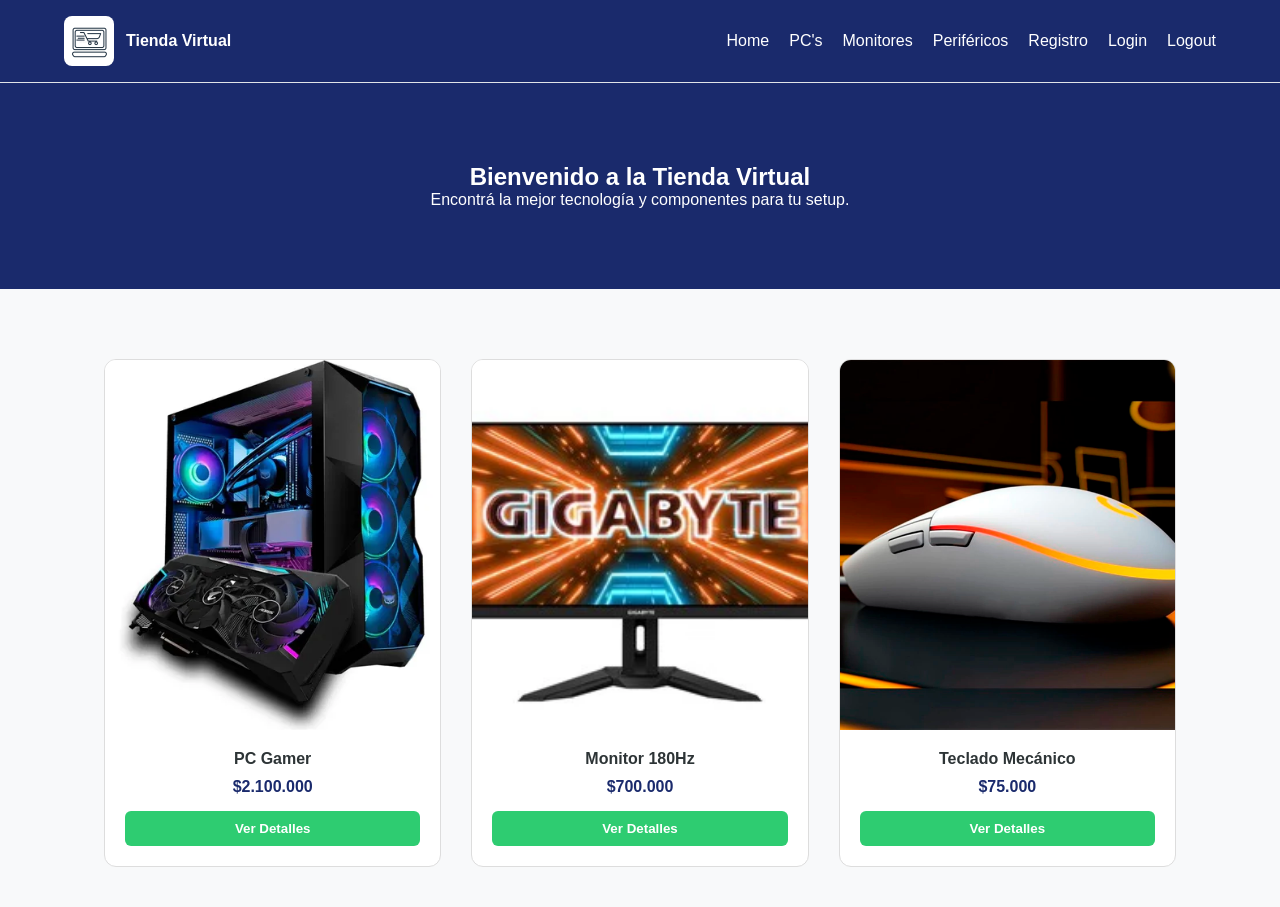
==== index.html @ 1ff06b22 "TP2: Tienda Virtual" ====
<!DOCTYPE html>
<html lang="es">
<head>
    <meta charset="UTF-8">
    <meta name="viewport" content="width=device-width, initial-scale=1.0">
    <link rel="stylesheet" href="styles.css">
    <title>Tienda Virtual - Home</title>
</head>
<body>

    <nav>
        <div class="logo-container">
            <img src="./assets/logo.webp" alt="Logo" width="50">
            <h1>Tienda Virtual</h1>
        </div>

        <div class="nav-links">
            <a href="index.html">Home</a>
            <a href="categoria1.html">PC's</a>
            <a href="categoria2.html">Monitores</a>
            <a href="categoria3.html">Periféricos</a>
            <a href="registro.html">Registro</a>
            <a href="login.html">Login</a>
            <a href="#">Logout</a>
        </div>
    </nav>

    <main>
        <section class="main-banner">
            <h2>Bienvenido a la Tienda Virtual</h2>
            <p>Encontrá la mejor tecnología y componentes para tu setup.</p>
        </section>

        <section class="products-grid">
            
            <article class="product-card">
                <img src="./assets/pc.webp" alt="Producto Destacado"> 
                <div class="card-body">
                    <h3>PC Gamer</h3>
                    <span class="price">$2.100.000</span>
                    <button>Ver Detalles</button>
                </div>
            </article>

            <article class="product-card">
                <img src="./assets/monitor.webp" alt="Producto Destacado">
                <div class="card-body">
                    <h3>Monitor 180Hz</h3>
                    <span class="price">$700.000</span>
                    <button>Ver Detalles</button>
                </div>
            </article>

            <article class="product-card">
                <img src="./assets/mouse.webp" alt="Producto Destacado">
                <div class="card-body">
                    <h3>Teclado Mecánico</h3>
                    <span class="price">$75.000</span>
                    <button>Ver Detalles</button>
                </div>
            </article>

        </section>
    </main>

</body>
</html>
---- styles.css ----
* {
  margin: 0;
  padding: 0;
  box-sizing: border-box;
  font-family: Arial, Helvetica, sans-serif;
}

body {
  background-color: #f8f9fa;
  color: #2d3436;
}

nav {
  background-color: #1a2a6c;
  padding: 1rem 5%;
  display: flex;
  justify-content: space-between;
  align-items: center;
  border-bottom: 1px solid #e1e4e8;
}
nav .logo-container {
  display: flex;
  align-items: center;
  gap: 12px;
}
nav .logo-container h1 {
  color: #ffffff;
  font-size: 1rem;
}
nav .logo-container img {
  border-radius: 8px;
}
nav .nav-links {
  display: flex;
  gap: 20px;
}
nav .nav-links a {
  color: #ffffff;
  text-decoration: none;
  font-weight: 500;
  font-size: 1rem;
  transition: all 0.5s ease;
}
nav .nav-links a:hover {
  color: #00d2ff;
}

.form-container {
  max-width: 450px;
  margin: 60px auto;
  background-color: #ffffff;
  padding: 40px;
  border-radius: 12px;
  border: 1px solid #e1e4e8;
}
.form-container h1 {
  text-align: center;
  color: #1a2a6c;
  margin-bottom: 25px;
}
.form-container form {
  display: flex;
  flex-direction: column;
  gap: 20px;
}
.form-container form label {
  font-weight: 600;
  font-size: 1rem;
}
.form-container form input {
  padding: 12px;
  border: 1px solid #ddd;
  border-radius: 8px;
  background: #fafafa;
}
.form-container form button {
  background-color: #2ecc71;
  color: #ffffff;
  padding: 15px;
  border: none;
  border-radius: 8px;
  font-weight: bold;
  cursor: pointer;
  font-size: 1rem;
  transition: all 0.5s ease;
}

button:hover {
  background-color: #1a2a6c;
}

.main-banner {
  text-align: center;
  padding: 80px 20px;
  background-color: #1a2a6c;
  color: #ffffff;
  margin-bottom: 30px;
}

.products-grid {
  display: grid;
  grid-template-columns: repeat(auto-fill, minmax(280px, 1fr));
  gap: 30px;
  padding: 40px 5%;
  max-width: 1200px;
  margin: 0 auto;
}

.product-card {
  background-color: #ffffff;
  border-radius: 12px;
  border: 1px solid #ddd;
  overflow: hidden;
  display: flex;
  flex-direction: column;
}
.product-card img {
  width: 100%;
  height: 370px;
  -o-object-fit: cover;
     object-fit: cover;
  -o-object-position: center;
     object-position: center;
  background-color: #eee;
}
.product-card .card-body {
  padding: 20px;
  text-align: center;
}
.product-card .card-body h3 {
  font-size: 1rem;
  margin-bottom: 10px;
  color: #2d3436;
}
.product-card .card-body .price {
  display: block;
  font-size: 1rem;
  font-weight: bold;
  color: #1a2a6c;
  margin-bottom: 15px;
}
.product-card .card-body button {
  width: 100%;
  padding: 10px;
  background-color: #2ecc71;
  color: #ffffff;
  border: none;
  border-radius: 6px;
  font-weight: bold;
  cursor: pointer;
  transition: background-color 0.5s;
}

.product-card button:hover {
  background-color: #1a2a6c;
}

.cat-monitor .product-card img {
  -o-object-fit: contain;
     object-fit: contain;
  -o-object-position: 50% 50%;
     object-position: 50% 50%;
}

.cat-perifericos .product-card img {
  -o-object-fit: contain;
     object-fit: contain;
  -o-object-position: 50% 50%;
     object-position: 50% 50%;
}/*# sourceMappingURL=styles.css.map */
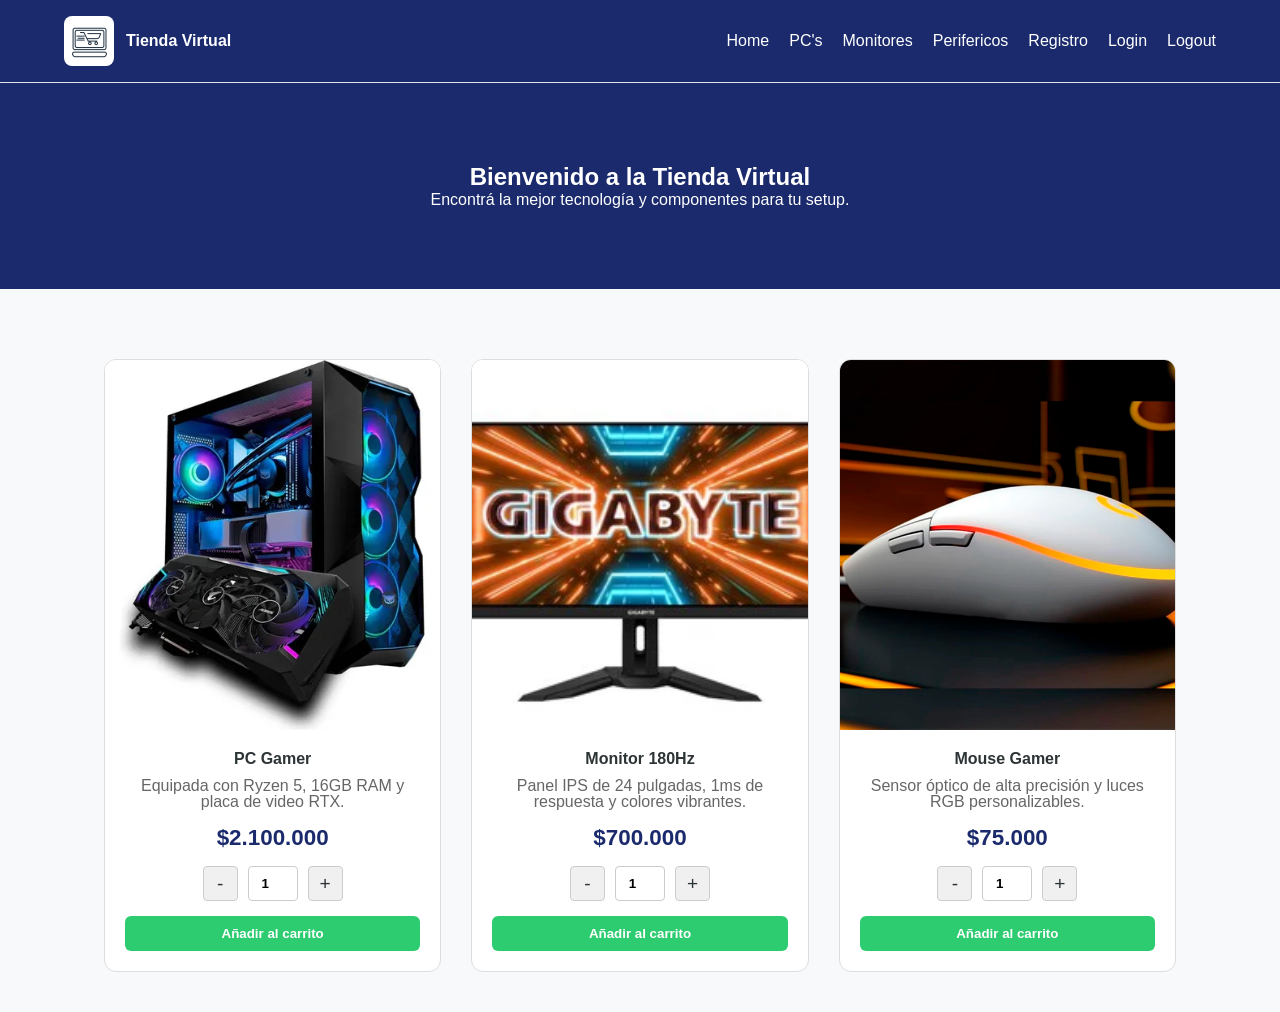
==== commit b09e68eb: "TP32: Tienda Virtual" ====
--- a/index.html
+++ b/index.html
@@ -3,27 +3,12 @@
 <head>
     <meta charset="UTF-8">
     <meta name="viewport" content="width=device-width, initial-scale=1.0">
-    <link rel="stylesheet" href="styles.css">
+    <link rel="stylesheet" href="/styles/styles.css">
     <title>Tienda Virtual - Home</title>
 </head>
 <body>
 
-    <nav>
-        <div class="logo-container">
-            <img src="./assets/logo.webp" alt="Logo" width="50">
-            <h1>Tienda Virtual</h1>
-        </div>
-
-        <div class="nav-links">
-            <a href="index.html">Home</a>
-            <a href="categoria1.html">PC's</a>
-            <a href="categoria2.html">Monitores</a>
-            <a href="categoria3.html">Periféricos</a>
-            <a href="registro.html">Registro</a>
-            <a href="login.html">Login</a>
-            <a href="#">Logout</a>
-        </div>
-    </nav>
+    <nav></nav>
 
     <main>
         <section class="main-banner">
@@ -34,34 +19,59 @@
         <section class="products-grid">
             
             <article class="product-card">
-                <img src="./assets/pc.webp" alt="Producto Destacado"> 
+                <img src="/images/pc.webp" alt="Producto Destacado"> 
                 <div class="card-body">
                     <h3>PC Gamer</h3>
+                    <p class="product-description">Equipada con Ryzen 5, 16GB RAM y placa de video RTX.</p>
                     <span class="price">$2.100.000</span>
-                    <button>Ver Detalles</button>
+                    
+                    <div class="quantity-selector">
+                        <button class="btn-qty" type="button" onclick="disminuirCantidad(this)">-</button>
+                        <input type="number" value="1" min="1" readonly>
+                        <button class="btn-qty" type="button" onclick="aumentarCantidad(this)">+</button>
+                    </div>
+                    
+                    <button class="btn-add">Añadir al carrito</button>
                 </div>
             </article>
 
             <article class="product-card">
-                <img src="./assets/monitor.webp" alt="Producto Destacado">
+                <img src="/images/monitor.webp" alt="Producto Destacado">
                 <div class="card-body">
                     <h3>Monitor 180Hz</h3>
+                    <p class="product-description">Panel IPS de 24 pulgadas, 1ms de respuesta y colores vibrantes.</p>
                     <span class="price">$700.000</span>
-                    <button>Ver Detalles</button>
+                    
+                    <div class="quantity-selector">
+                        <button class="btn-qty" type="button" onclick="disminuirCantidad(this)">-</button>
+                        <input type="number" value="1" min="1" readonly>
+                        <button class="btn-qty" type="button" onclick="aumentarCantidad(this)">+</button>
+                    </div>
+
+                    <button class="btn-add">Añadir al carrito</button>
                 </div>
             </article>
 
             <article class="product-card">
-                <img src="./assets/mouse.webp" alt="Producto Destacado">
+                <img src="/images/mouse.webp" alt="Producto Destacado">
                 <div class="card-body">
-                    <h3>Teclado Mecánico</h3>
+                    <h3>Mouse Gamer</h3>
+                    <p class="product-description">Sensor óptico de alta precisión y luces RGB personalizables.</p>
                     <span class="price">$75.000</span>
-                    <button>Ver Detalles</button>
+                    
+                    <div class="quantity-selector">
+                        <button class="btn-qty" type="button" onclick="disminuirCantidad(this)">-</button>
+                        <input type="number" value="1" min="1" readonly>
+                        <button class="btn-qty" type="button" onclick="aumentarCantidad(this)">+</button>
+                    </div>
+
+                    <button class="btn-add">Añadir al carrito</button>
                 </div>
             </article>
 
         </section>
     </main>
+    <script src="/js/navbar.js"></script>
 
 </body>
 </html>
--- a/styles/styles.css
+++ b/styles/styles.css
@@ -0,0 +1,207 @@
+* {
+  margin: 0;
+  padding: 0;
+  box-sizing: border-box;
+  font-family: Arial, Helvetica, sans-serif;
+}
+
+body {
+  background-color: #f8f9fa;
+  color: #2d3436;
+}
+
+nav {
+  background-color: #1a2a6c;
+  padding: 1rem 5%;
+  display: flex;
+  justify-content: space-between;
+  align-items: center;
+  border-bottom: 1px solid #e1e4e8;
+}
+nav .logo-container {
+  display: flex;
+  align-items: center;
+  gap: 12px;
+}
+nav .logo-container h1 {
+  color: #ffffff;
+  font-size: 1rem;
+}
+nav .logo-container img {
+  border-radius: 8px;
+}
+nav .nav-links {
+  display: flex;
+  gap: 20px;
+}
+nav .nav-links a {
+  color: #ffffff;
+  text-decoration: none;
+  font-weight: 500;
+  font-size: 1rem;
+  transition: all 0.5s ease;
+}
+nav .nav-links a:hover {
+  color: #00d2ff;
+}
+
+.form-container {
+  max-width: 450px;
+  margin: 60px auto;
+  background-color: #ffffff;
+  padding: 40px;
+  border-radius: 12px;
+  border: 1px solid #e1e4e8;
+}
+.form-container h1 {
+  text-align: center;
+  color: #1a2a6c;
+  margin-bottom: 25px;
+}
+.form-container form {
+  display: flex;
+  flex-direction: column;
+  gap: 20px;
+}
+.form-container form label {
+  font-weight: 600;
+  font-size: 1rem;
+}
+.form-container form input {
+  padding: 12px;
+  border: 1px solid #ddd;
+  border-radius: 8px;
+  background: #fafafa;
+}
+.form-container form button {
+  background-color: #2ecc71;
+  color: #ffffff;
+  padding: 15px;
+  border: none;
+  border-radius: 8px;
+  font-weight: bold;
+  cursor: pointer;
+  font-size: 1rem;
+  transition: all 0.5s ease;
+}
+
+button:hover {
+  background-color: #1a2a6c;
+}
+
+.main-banner {
+  text-align: center;
+  padding: 80px 20px;
+  background-color: #1a2a6c;
+  color: #ffffff;
+  margin-bottom: 30px;
+}
+
+.products-grid {
+  display: grid;
+  grid-template-columns: repeat(auto-fill, minmax(280px, 1fr));
+  gap: 30px;
+  padding: 40px 5%;
+  max-width: 1200px;
+  margin: 0 auto;
+}
+
+.product-card {
+  background-color: #ffffff;
+  border-radius: 12px;
+  border: 1px solid #ddd;
+  overflow: hidden;
+  display: flex;
+  flex-direction: column;
+}
+.product-card img {
+  width: 100%;
+  height: 370px;
+  -o-object-fit: cover;
+     object-fit: cover;
+  -o-object-position: center;
+     object-position: center;
+  background-color: #eee;
+}
+.product-card .card-body {
+  padding: 20px;
+  text-align: center;
+  display: flex;
+  flex-direction: column;
+  justify-content: space-between;
+  flex-grow: 1;
+}
+.product-card .card-body h3 {
+  font-size: 1rem;
+  margin-bottom: 10px;
+  color: #2d3436;
+}
+.product-card .card-body .product-description {
+  font-size: 1rem;
+  color: #666;
+  margin-bottom: 15px;
+  line-height: 1;
+}
+.product-card .card-body .price {
+  display: block;
+  font-size: 1.4rem;
+  font-weight: bold;
+  color: #1a2a6c;
+  margin-bottom: 15px;
+}
+.product-card .card-body .quantity-selector {
+  display: flex;
+  justify-content: center;
+  align-items: center;
+  gap: 10px;
+  margin-bottom: 15px;
+}
+.product-card .card-body .quantity-selector .btn-qty {
+  width: 35px;
+  height: 35px;
+  padding: 0;
+  background-color: #f0f0f0;
+  color: #2d3436;
+  border: 1px solid #ccc;
+  border-radius: 4px;
+  cursor: pointer;
+  font-size: 1.2rem;
+  display: flex;
+  align-items: center;
+  justify-content: center;
+  transition: background-color 0.5s;
+}
+.product-card .card-body .quantity-selector .btn-qty:hover {
+  background-color: #e0e0e0;
+}
+.product-card .card-body .quantity-selector input {
+  width: 50px;
+  height: 35px;
+  text-align: center;
+  border: 1px solid #ccc;
+  border-radius: 4px;
+  font-weight: bold;
+  background-color: white;
+}
+.product-card .card-body .btn-add {
+  width: 100%;
+  padding: 10px;
+  background-color: #2ecc71;
+  color: #ffffff;
+  border: none;
+  border-radius: 6px;
+  font-weight: bold;
+  cursor: pointer;
+  transition: background-color 0.5s;
+}
+.product-card .card-body .btn-add:hover {
+  background-color: #1a2a6c;
+}
+
+.cat-monitor .product-card img,
+.cat-perifericos .product-card img {
+  -o-object-fit: contain;
+     object-fit: contain;
+  -o-object-position: 50% 50%;
+     object-position: 50% 50%;
+}/*# sourceMappingURL=styles.css.map */
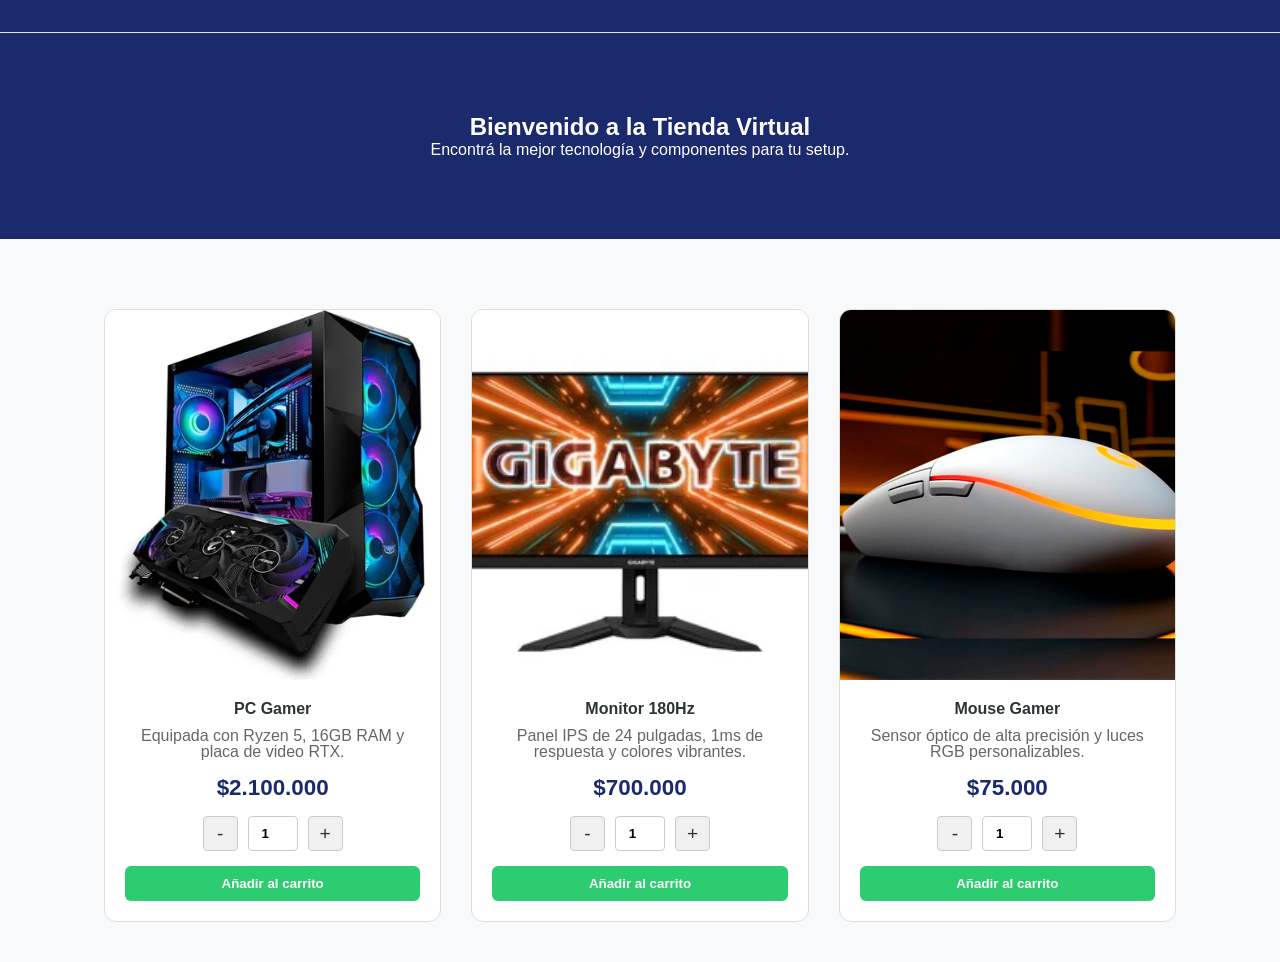
==== commit 8a53a079: "Correccion" ====
--- a/index.html
+++ b/index.html
@@ -4,7 +4,7 @@
     <meta charset="UTF-8">
     <meta name="viewport" content="width=device-width, initial-scale=1.0">
     <link rel="stylesheet" href="/styles/styles.css">
-    <title>Tienda Virtual - Home</title>
+    <title>Tienda VirtualS - Home</title>
 </head>
 <body>
 
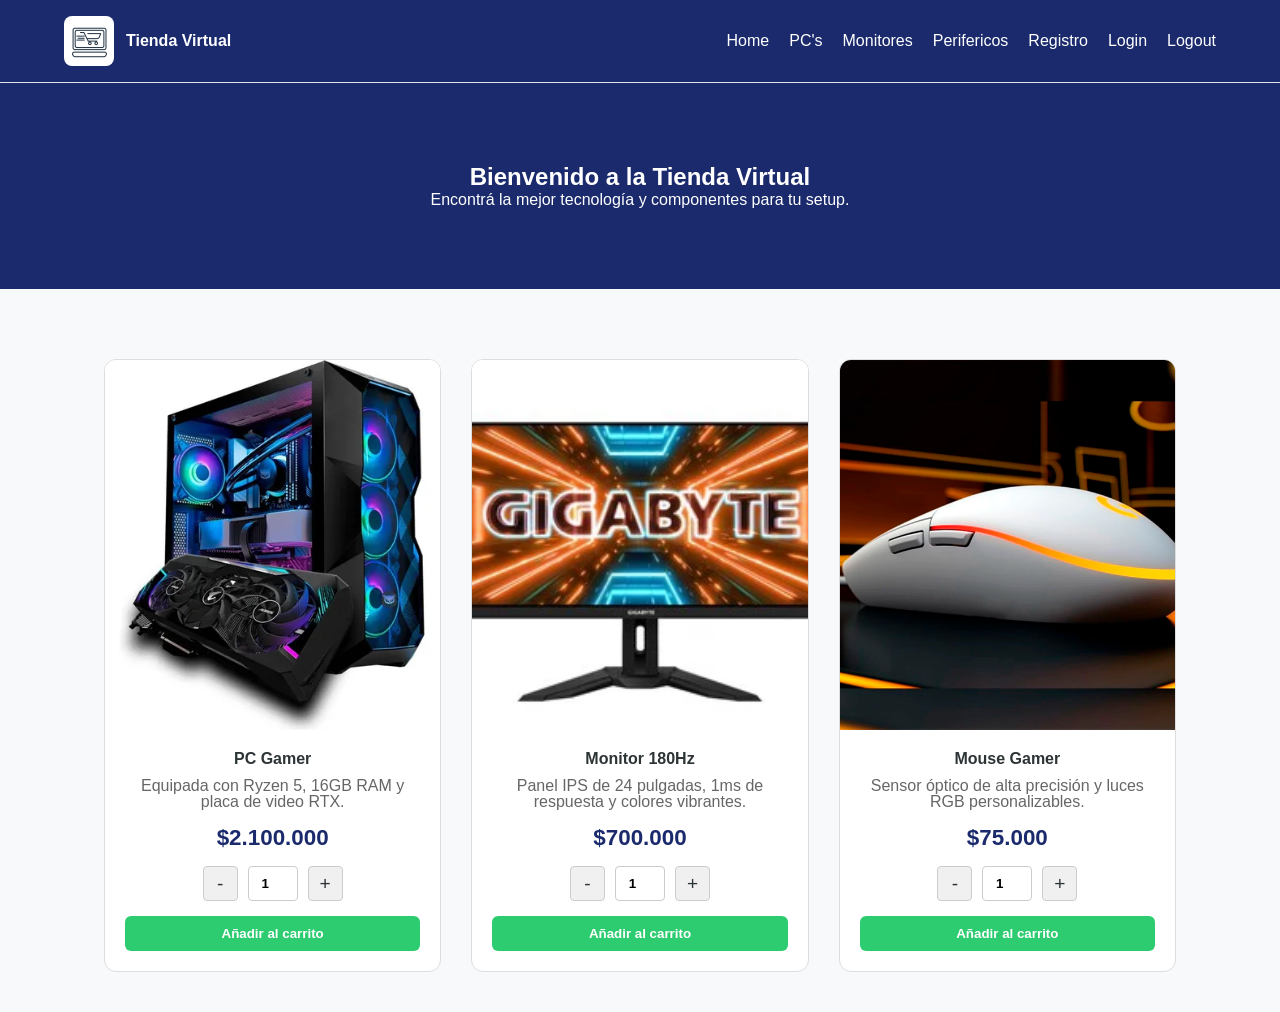
==== commit 383e8283: "TP3: Tienda Virtual" ====
--- a/index.html
+++ b/index.html
@@ -4,7 +4,7 @@
     <meta charset="UTF-8">
     <meta name="viewport" content="width=device-width, initial-scale=1.0">
     <link rel="stylesheet" href="/styles/styles.css">
-    <title>Tienda VirtualS - Home</title>
+    <title>Tienda Virtual - Home</title>
 </head>
 <body>
 
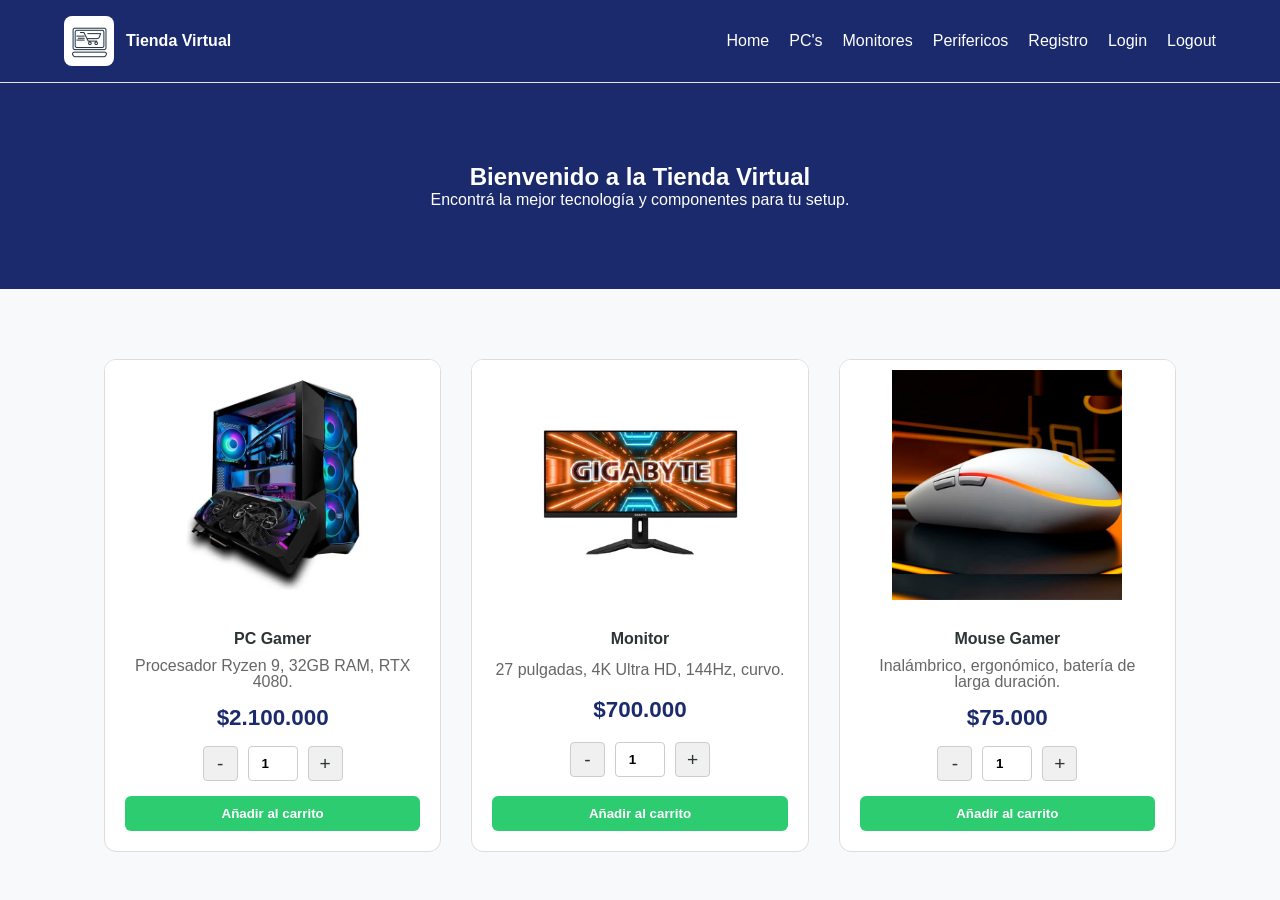
==== commit 865315ef: "Correcciones en el codigo" ====
--- a/index.html
+++ b/index.html
@@ -3,7 +3,7 @@
 <head>
     <meta charset="UTF-8">
     <meta name="viewport" content="width=device-width, initial-scale=1.0">
-    <link rel="stylesheet" href="/styles/styles.css">
+    <link rel="stylesheet" href="./styles/styles.css">
     <title>Tienda Virtual - Home</title>
 </head>
 <body>
@@ -19,10 +19,10 @@
         <section class="products-grid">
             
             <article class="product-card">
-                <img src="/images/pc.webp" alt="Producto Destacado"> 
+                <img src="./images/pc.webp" alt="Producto Destacado"> 
                 <div class="card-body">
                     <h3>PC Gamer</h3>
-                    <p class="product-description">Equipada con Ryzen 5, 16GB RAM y placa de video RTX.</p>
+                    <p class="product-description">Procesador Ryzen 9, 32GB RAM, RTX 4080.</p>
                     <span class="price">$2.100.000</span>
                     
                     <div class="quantity-selector">
@@ -36,10 +36,10 @@
             </article>
 
             <article class="product-card">
-                <img src="/images/monitor.webp" alt="Producto Destacado">
+                <img src="./images/monitor.webp" alt="Producto Destacado">
                 <div class="card-body">
-                    <h3>Monitor 180Hz</h3>
-                    <p class="product-description">Panel IPS de 24 pulgadas, 1ms de respuesta y colores vibrantes.</p>
+                    <h3>Monitor</h3>
+                    <p class="product-description">27 pulgadas, 4K Ultra HD, 144Hz, curvo.</p>
                     <span class="price">$700.000</span>
                     
                     <div class="quantity-selector">
@@ -53,10 +53,10 @@
             </article>
 
             <article class="product-card">
-                <img src="/images/mouse.webp" alt="Producto Destacado">
+                <img src="./images/mouse.webp" alt="Producto Destacado">
                 <div class="card-body">
                     <h3>Mouse Gamer</h3>
-                    <p class="product-description">Sensor óptico de alta precisión y luces RGB personalizables.</p>
+                    <p class="product-description">Inalámbrico, ergonómico, batería de larga duración.</p>
                     <span class="price">$75.000</span>
                     
                     <div class="quantity-selector">
@@ -71,7 +71,7 @@
 
         </section>
     </main>
-    <script src="/js/navbar.js"></script>
+    <script src="./js/navbar.js"></script>
 
 </body>
 </html>
--- a/styles/styles.css
+++ b/styles/styles.css
@@ -116,12 +116,13 @@
 }
 .product-card img {
   width: 100%;
-  height: 370px;
-  -o-object-fit: cover;
-     object-fit: cover;
+  height: 250px;
+  -o-object-fit: contain;
+     object-fit: contain;
   -o-object-position: center;
      object-position: center;
-  background-color: #eee;
+  background-color: #fff;
+  padding: 10px;
 }
 .product-card .card-body {
   padding: 20px;
@@ -196,12 +197,4 @@
 }
 .product-card .card-body .btn-add:hover {
   background-color: #1a2a6c;
-}
-
-.cat-monitor .product-card img,
-.cat-perifericos .product-card img {
-  -o-object-fit: contain;
-     object-fit: contain;
-  -o-object-position: 50% 50%;
-     object-position: 50% 50%;
 }/*# sourceMappingURL=styles.css.map */
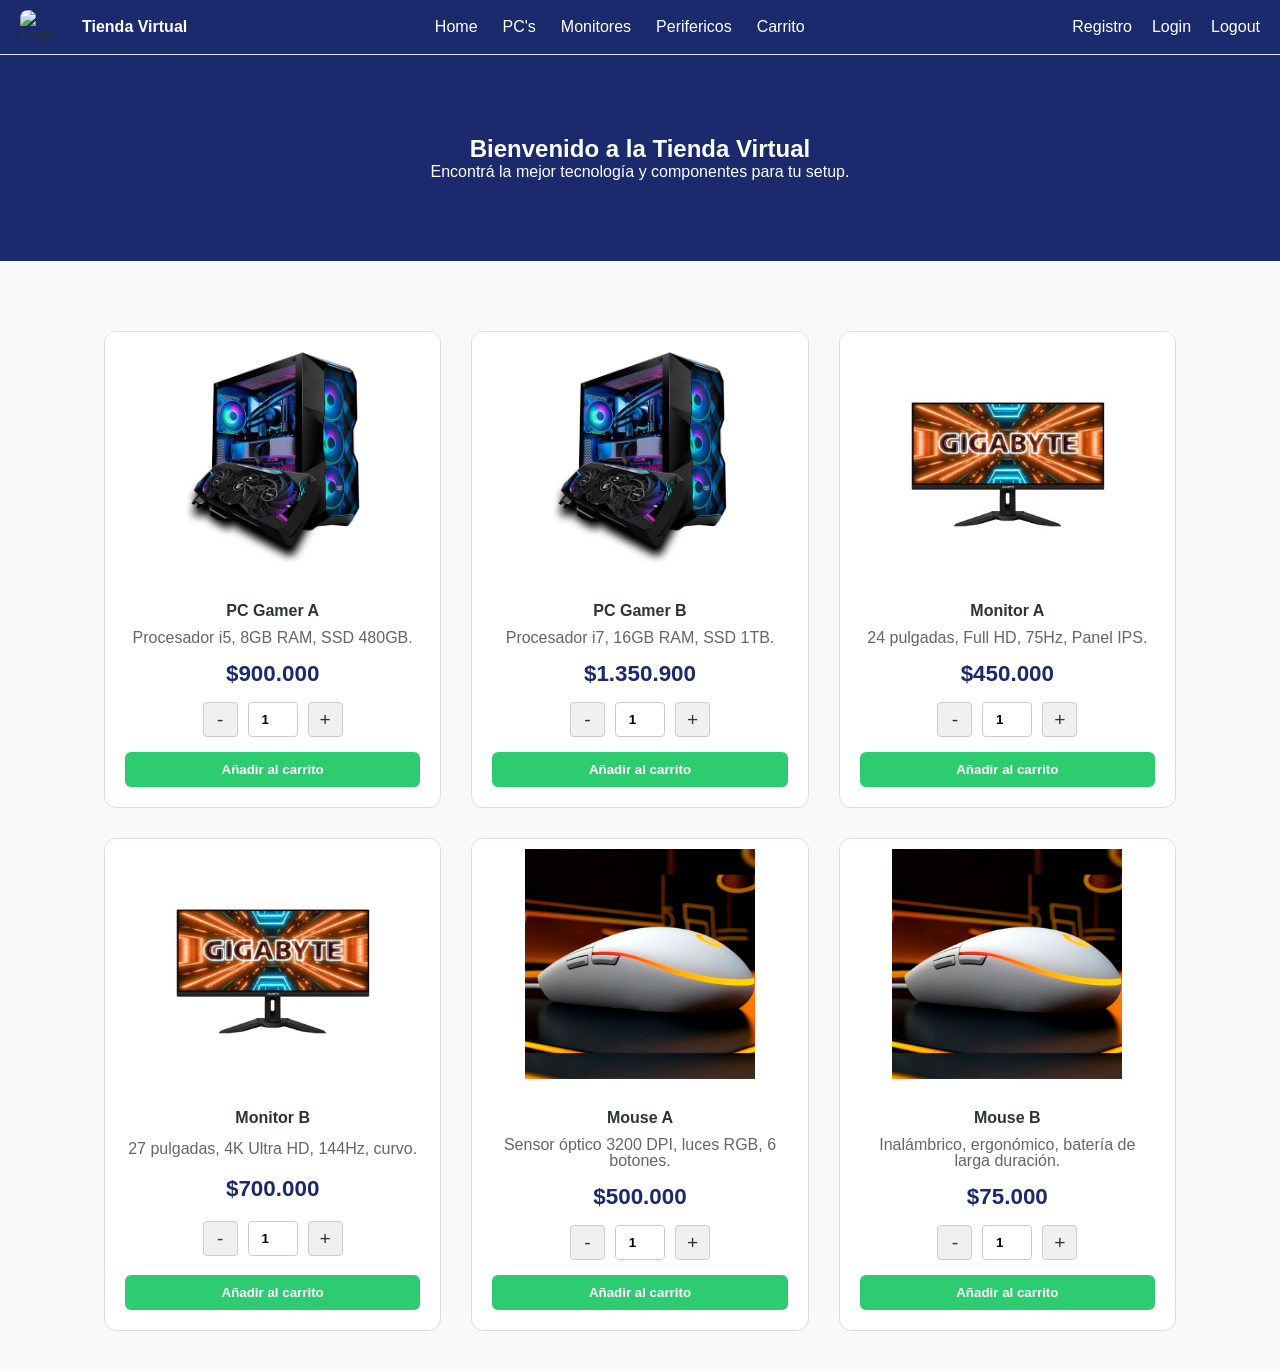
==== commit b49f0134: "Trabajo Practico" ====
--- a/index.html
+++ b/index.html
@@ -16,7 +16,7 @@
             <p>Encontrá la mejor tecnología y componentes para tu setup.</p>
         </section>
 
-        <section class="products-grid">
+        <section class="products-grid" id="contenedor-home">
             
             <article class="product-card">
                 <img src="./images/pc.webp" alt="Producto Destacado"> 
@@ -71,7 +71,8 @@
 
         </section>
     </main>
-    <script src="./js/navbar.js"></script>
+    <script src="js/navbar.js"></script>
+    <script src="js/home.js"></script>
 
 </body>
 </html>
--- a/styles/styles.css
+++ b/styles/styles.css
@@ -197,4 +197,52 @@
 }
 .product-card .card-body .btn-add:hover {
   background-color: #1a2a6c;
-}/*# sourceMappingURL=styles.css.map */+}
+
+nav {
+    display: flex;
+    align-items: center;
+    padding: 10px 20px;
+    position: relative;
+}
+
+.nav-links {
+    display: flex;
+    width: 100%;
+    align-items: center;
+}
+
+.main-nav {
+    display: flex;
+    gap: 25px; 
+    align-items: center;
+    margin-left: auto;
+    margin-right: auto; 
+}
+
+.user-nav {
+    display: flex;
+    gap: 20px;
+    align-items: center;
+    margin-left: 0; 
+}
+
+.logo-container h1 {
+    white-space: nowrap;
+}
+
+.btn-vaciar {
+    background-color: #d32f2f; 
+    color: white;            
+    font-weight: bold;        
+    padding: 10px 20px;      
+    border: none;             
+    border-radius: 5px;       
+    cursor: pointer;          
+    font-size: 1rem;          
+    transition: background 0.2s ease; 
+}
+
+.btn-vaciar:hover {
+    background-color: #b71c1c;
+}
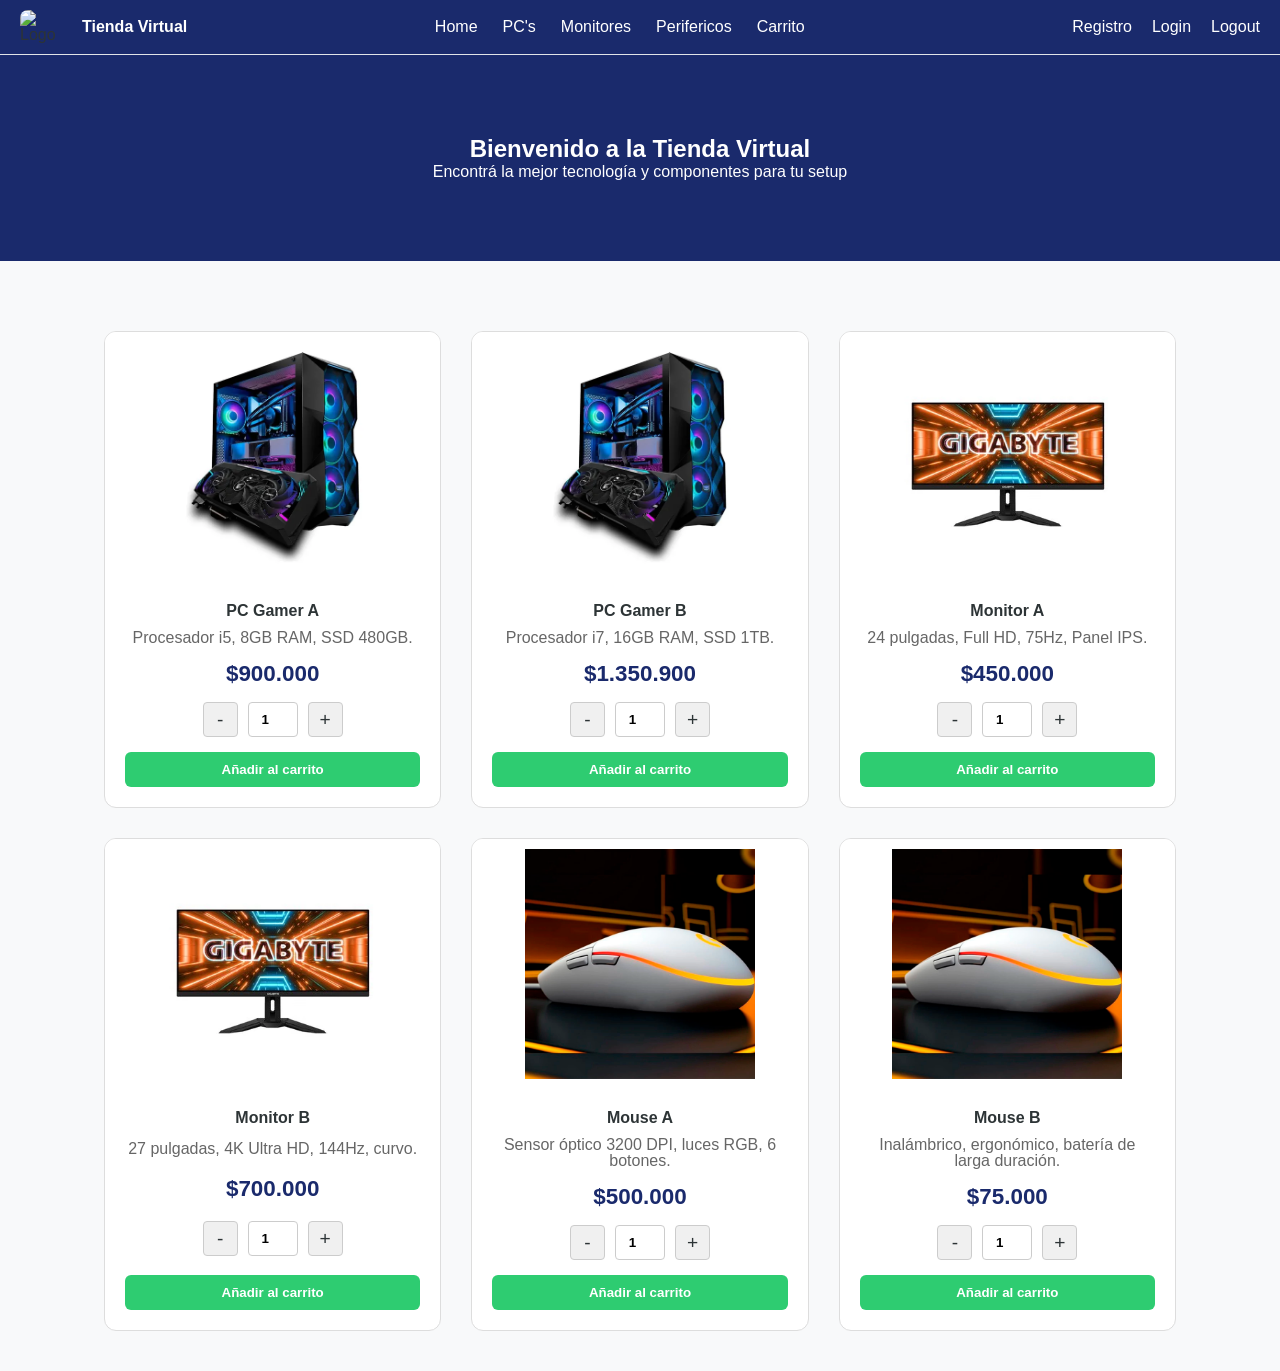
==== commit 6672a177: "Entrega Final" ====
--- a/index.html
+++ b/index.html
@@ -13,7 +13,7 @@
     <main>
         <section class="main-banner">
             <h2>Bienvenido a la Tienda Virtual</h2>
-            <p>Encontrá la mejor tecnología y componentes para tu setup.</p>
+            <p>Encontrá la mejor tecnología y componentes para tu setup</p>
         </section>
 
         <section class="products-grid" id="contenedor-home">
--- a/styles/styles.css
+++ b/styles/styles.css
@@ -245,4 +245,20 @@
 
 .btn-vaciar:hover {
     background-color: #b71c1c;
+}
+
+.btn-terminar {
+    background-color: #2ecc71; 
+    color: white;
+    font-weight: bold;
+    padding: 10px 20px;
+    border: none;
+    border-radius: 5px;
+    cursor: pointer;
+    font-size: 1rem;
+    transition: background 0.2s ease;
+}
+
+.btn-terminar:hover {
+    background-color: #27ae60;
 }
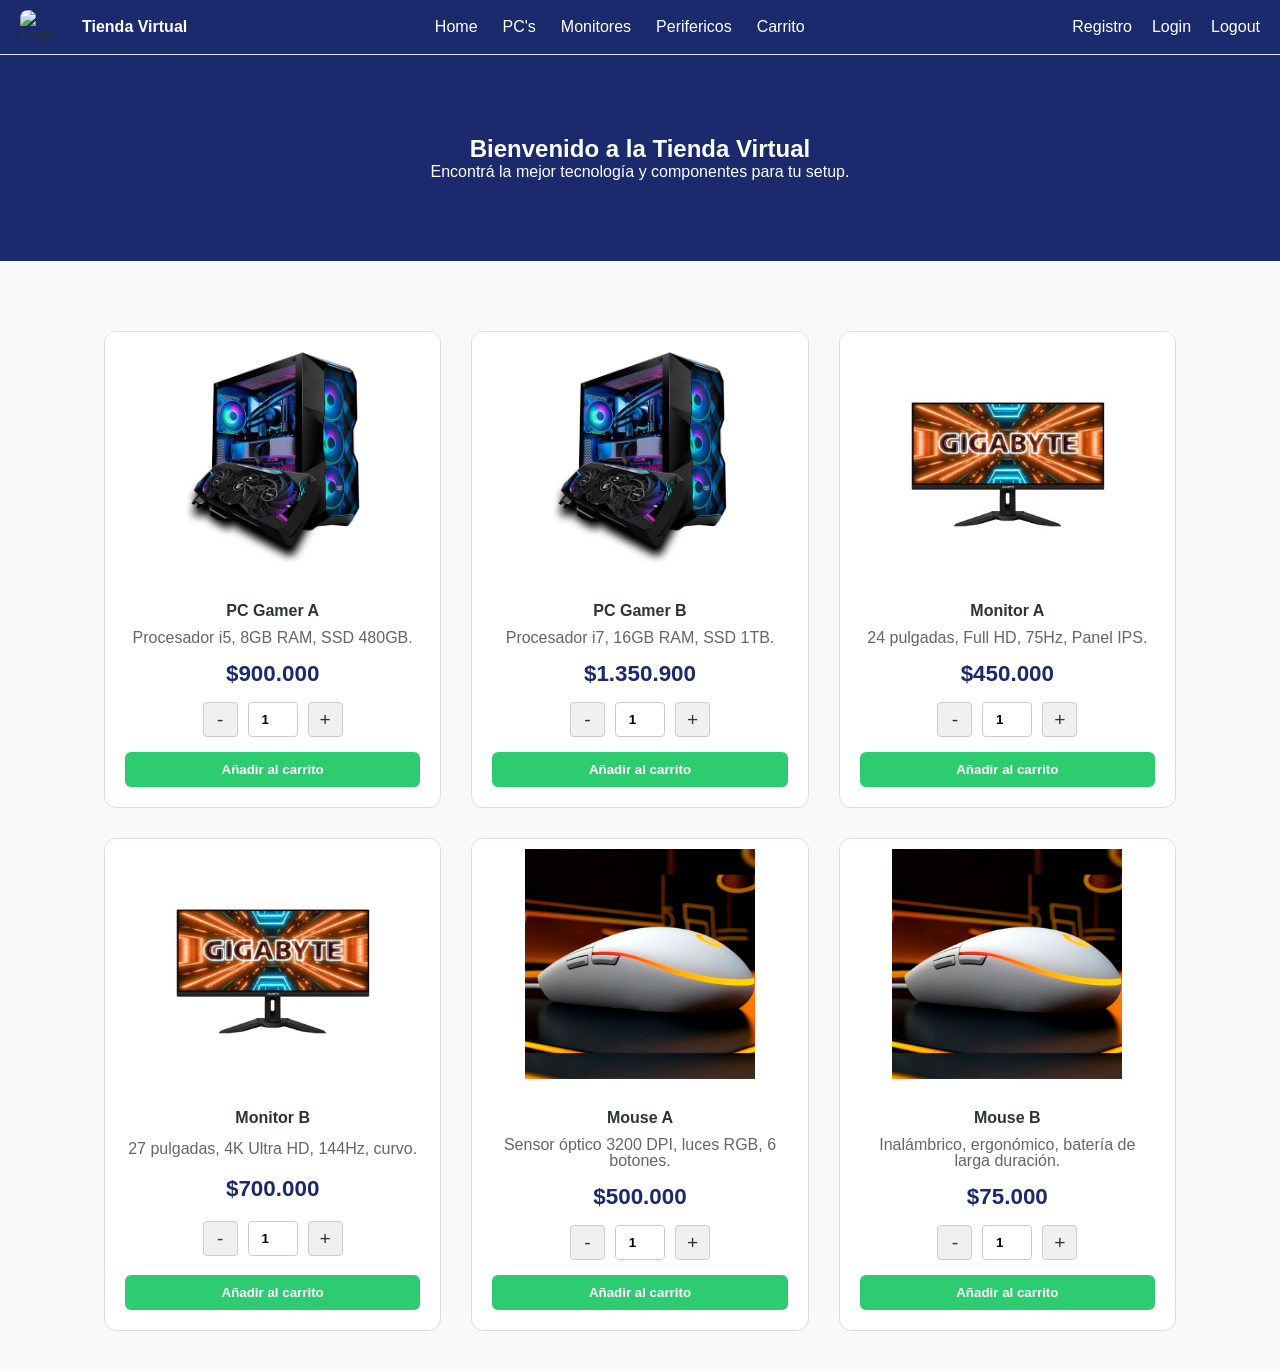
==== commit 0bea2849: "Entrega Final" ====
--- a/index.html
+++ b/index.html
@@ -13,7 +13,7 @@
     <main>
         <section class="main-banner">
             <h2>Bienvenido a la Tienda Virtual</h2>
-            <p>Encontrá la mejor tecnología y componentes para tu setup</p>
+            <p>Encontrá la mejor tecnología y componentes para tu setup.</p>
         </section>
 
         <section class="products-grid" id="contenedor-home">
